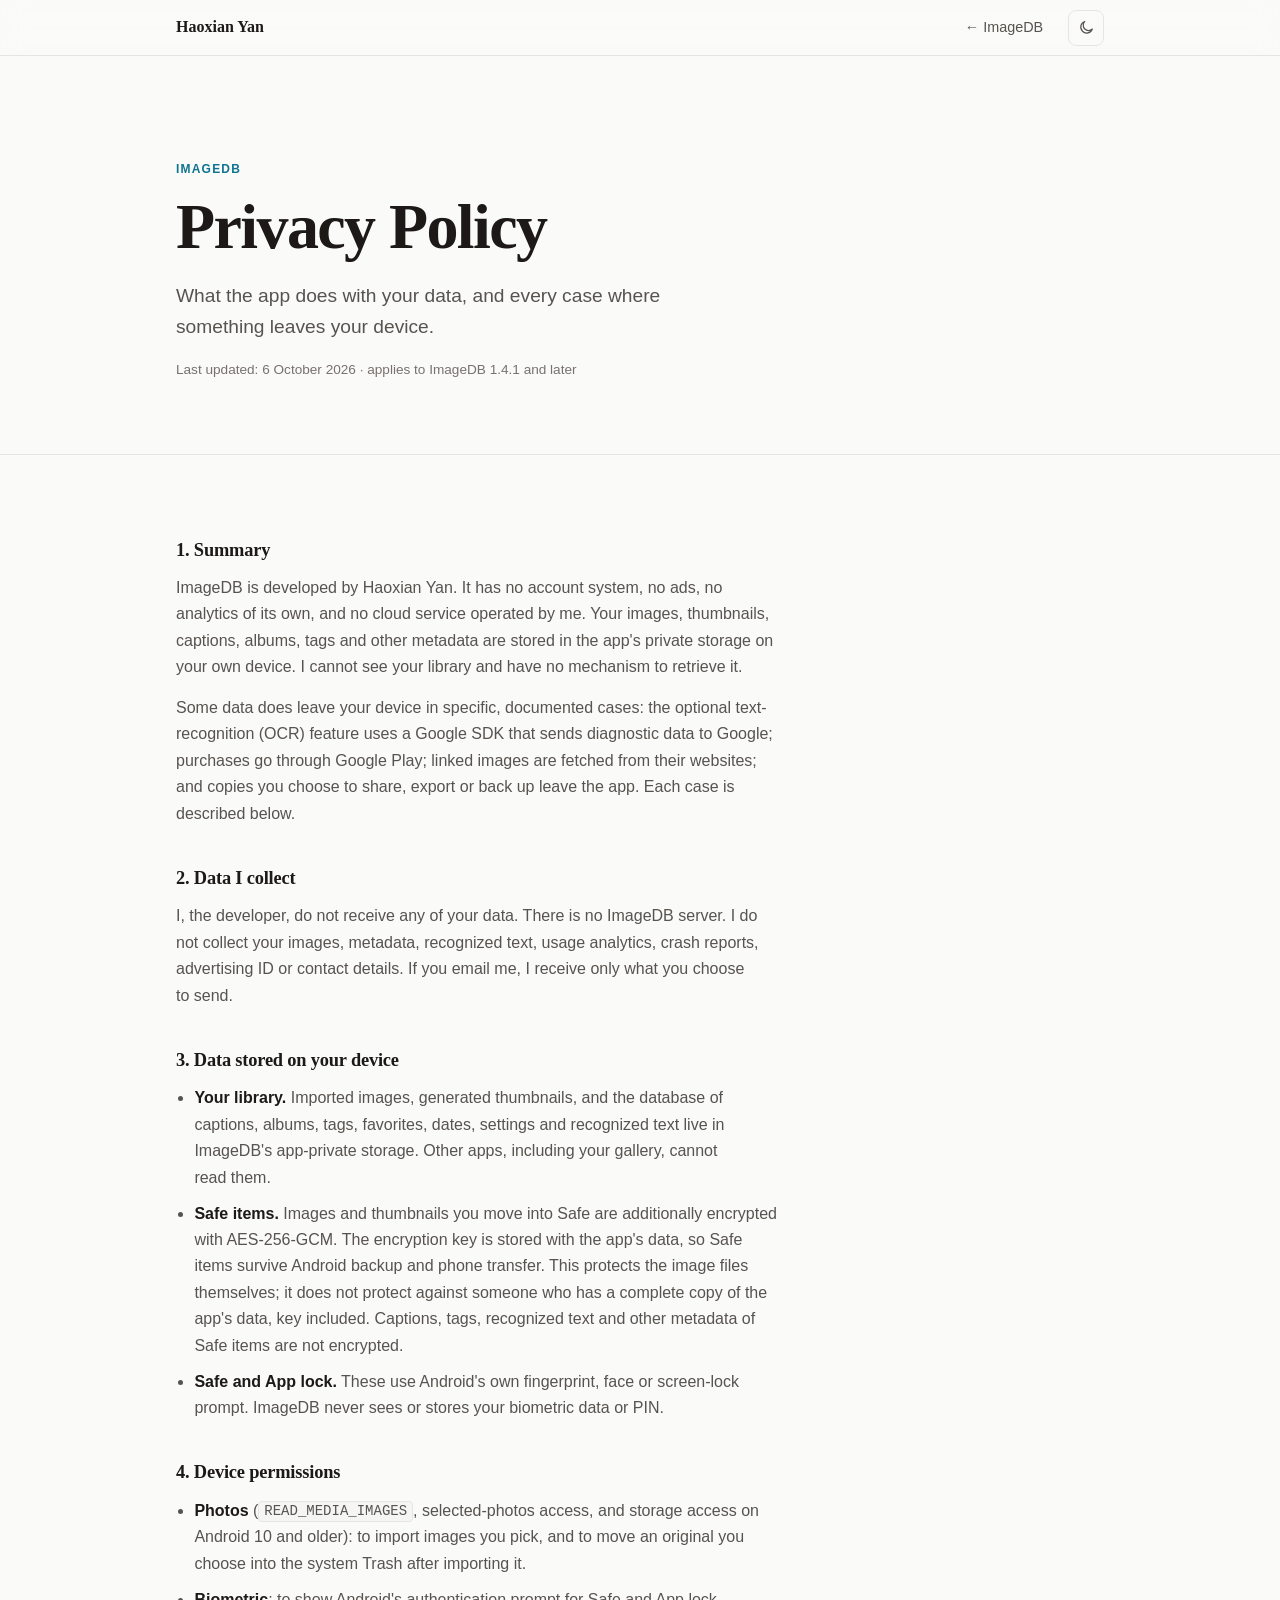
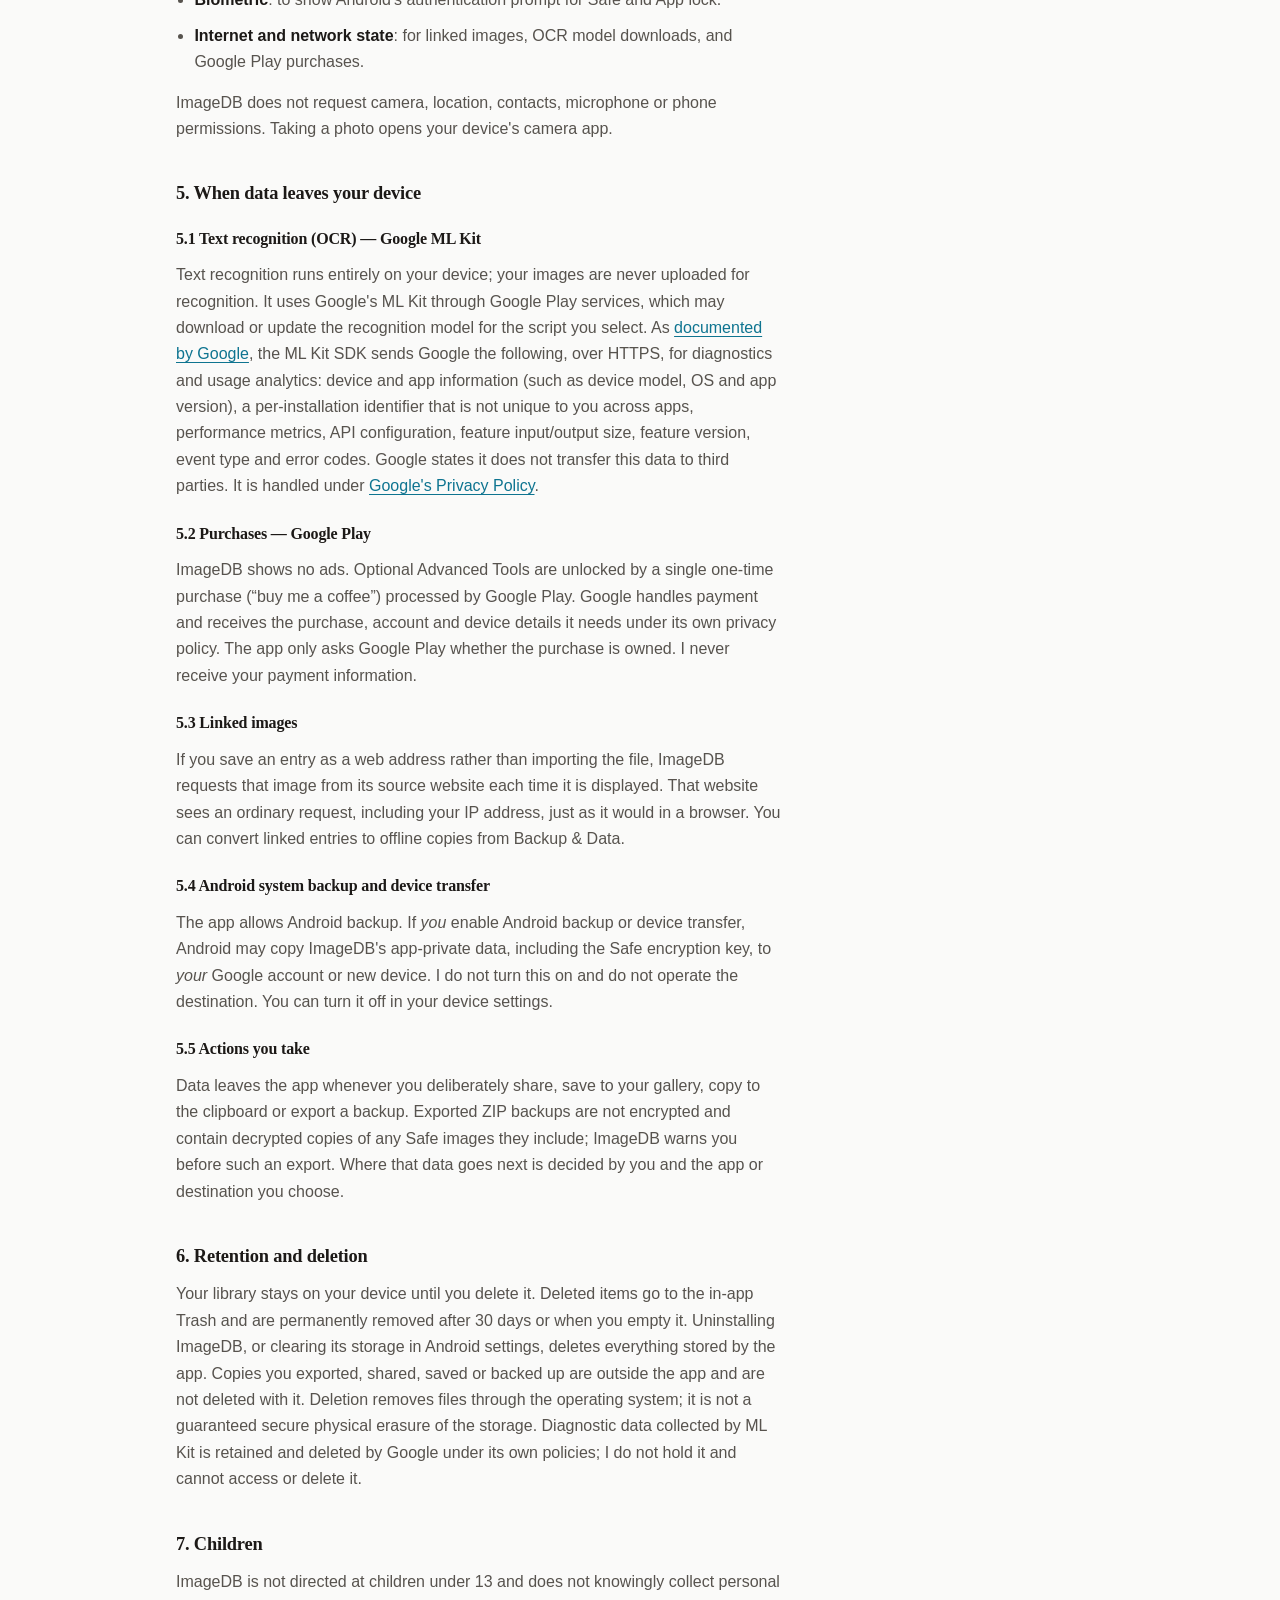
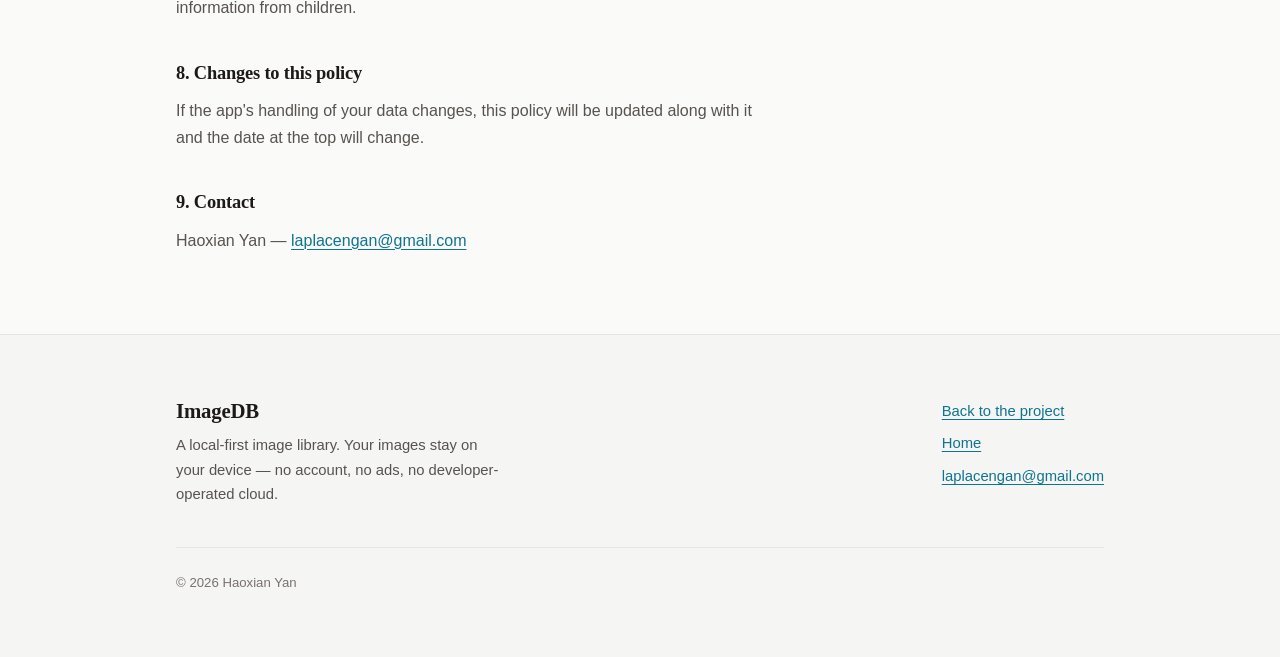
==== privacy/imagedb/index.html @ 16e9f05a "Privacy: one folder per app so each policy has a direct address /privacy/imagedb/, /privacy/memora/ " ====
<!DOCTYPE html>
<html lang="en">

<head>
    <meta charset="UTF-8">
    <meta name="viewport" content="width=device-width, initial-scale=1">
    <title>ImageDB — Privacy Policy</title>
    <meta name="description" content="Privacy policy for ImageDB, a local-first image library for Android. No account, no ads, no developer-operated cloud — with every case where data leaves your device documented.">
    <meta name="theme-color" content="#fafaf9">
    <meta name="robots" content="index, follow">
    <link rel="canonical" href="https://rustcoleone.github.io/privacy/imagedb/">

    <link rel="icon" href="data:image/svg+xml,<svg xmlns='http://www.w3.org/2000/svg' viewBox='0 0 32 32'><rect width='32' height='32' rx='7' fill='%230e7490'/><path d='M5 21h5v-10h6v10h6v-10h5' stroke='white' stroke-width='2.6' fill='none' stroke-linecap='round' stroke-linejoin='round'/></svg>">
    <link rel="stylesheet" href="/styles.css">

    <script>
        (function () {
            try {
                var t = localStorage.getItem("theme");
                if (t === "light" || t === "dark") document.documentElement.dataset.theme = t;
            } catch (e) { }
        })();
    </script>
</head>

<body>
    <a class="skip" href="#main">Skip to content</a>

    <nav class="nav" aria-label="Primary">
        <div class="container">
            <a class="nav-brand" href="/index.html">Haoxian&nbsp;Yan</a>
            <ul class="nav-links">
                <li><a href="/index.html#imagedb">← ImageDB</a></li>
            </ul>
            <button class="theme-toggle" type="button" aria-label="Toggle dark mode" title="Toggle dark mode">
                <svg class="icon-sun" viewBox="0 0 24 24" aria-hidden="true">
                    <circle cx="12" cy="12" r="4.2" />
                    <path d="M12 2.5v2M12 19.5v2M2.5 12h2M19.5 12h2M5.1 5.1l1.4 1.4M17.5 17.5l1.4 1.4M18.9 5.1l-1.4 1.4M6.5 17.5l-1.4 1.4" />
                </svg>
                <svg class="icon-moon" viewBox="0 0 24 24" aria-hidden="true">
                    <path d="M20.5 14.3A8.5 8.5 0 1 1 9.7 3.5a7 7 0 0 0 10.8 10.8Z" />
                </svg>
            </button>
        </div>
    </nav>

    <header class="hero">
        <div class="container">
            <span class="eyebrow">ImageDB</span>
            <h1>Privacy Policy</h1>
            <p class="hero-role">What the app does with your data, and every case where something leaves your device.</p>
            <p class="updated" style="margin-top:1rem; color:var(--faint); font-size:0.85rem;">
                Last updated: <time datetime="2026-10-06">6 October 2026</time> · applies to ImageDB 1.4.1 and later
            </p>
        </div>
    </header>

    <main id="main">
        <section class="section">
            <div class="container">
                <article class="prose">

                    <h3 style="margin-top:0">1. Summary</h3>
                    <p>
                        ImageDB is developed by Haoxian Yan. It has no account system, no ads, no analytics of its own,
                        and no cloud service operated by me. Your images, thumbnails, captions, albums, tags and other
                        metadata are stored in the app's private storage on your own device. I cannot see your library
                        and have no mechanism to retrieve it.
                    </p>
                    <p>
                        Some data does leave your device in specific, documented cases: the optional text-recognition
                        (OCR) feature uses a Google SDK that sends diagnostic data to Google; purchases go through
                        Google Play; linked images are fetched from their websites; and copies you choose to share,
                        export or back up leave the app. Each case is described below.
                    </p>

                    <h3>2. Data I collect</h3>
                    <p>
                        I, the developer, do not receive any of your data. There is no ImageDB server. I do not collect
                        your images, metadata, recognized text, usage analytics, crash reports, advertising ID or contact
                        details. If you email me, I receive only what you choose to send.
                    </p>

                    <h3>3. Data stored on your device</h3>
                    <ul>
                        <li>
                            <strong>Your library.</strong> Imported images, generated thumbnails, and the database of
                            captions, albums, tags, favorites, dates, settings and recognized text live in ImageDB's
                            app-private storage. Other apps, including your gallery, cannot read them.
                        </li>
                        <li>
                            <strong>Safe items.</strong> Images and thumbnails you move into Safe are additionally
                            encrypted with AES-256-GCM. The encryption key is stored with the app's data, so Safe items
                            survive Android backup and phone transfer. This protects the image files themselves; it
                            does not protect against someone who has a complete copy of the app's data, key included.
                            Captions, tags, recognized text and other metadata of Safe items are not encrypted.
                        </li>
                        <li>
                            <strong>Safe and App lock.</strong> These use Android's own fingerprint, face or screen-lock
                            prompt. ImageDB never sees or stores your biometric data or PIN.
                        </li>
                    </ul>

                    <h3>4. Device permissions</h3>
                    <ul>
                        <li><strong>Photos</strong> (<code>READ_MEDIA_IMAGES</code>, selected-photos access, and storage access on Android 10 and older): to import images you pick, and to move an original you choose into the system Trash after importing it.</li>
                        <li><strong>Biometric</strong>: to show Android's authentication prompt for Safe and App lock.</li>
                        <li><strong>Internet and network state</strong>: for linked images, OCR model downloads, and Google Play purchases.</li>
                    </ul>
                    <p>
                        ImageDB does not request camera, location, contacts, microphone or phone permissions. Taking a
                        photo opens your device's camera app.
                    </p>

                    <h3>5. When data leaves your device</h3>

                    <h4 style="margin-top:1.5rem; font-size:1rem;">5.1 Text recognition (OCR) — Google ML Kit</h4>
                    <p>
                        Text recognition runs entirely on your device; your images are never uploaded for recognition.
                        It uses Google's ML Kit through Google Play services, which may download or update the
                        recognition model for the script you select. As
                        <a href="https://developers.google.com/ml-kit/android-data-disclosure" target="_blank" rel="noopener">documented by Google</a>,
                        the ML Kit SDK sends Google the following, over HTTPS, for diagnostics and usage analytics:
                        device and app information (such as device model, OS and app version), a per-installation
                        identifier that is not unique to you across apps, performance metrics, API configuration,
                        feature input/output size, feature version, event type and error codes. Google states it does
                        not transfer this data to third parties. It is handled under
                        <a href="https://policies.google.com/privacy" target="_blank" rel="noopener">Google's Privacy Policy</a>.
                    </p>

                    <h4 style="margin-top:1.5rem; font-size:1rem;">5.2 Purchases — Google Play</h4>
                    <p>
                        ImageDB shows no ads. Optional Advanced Tools are unlocked by a single one-time purchase
                        (“buy me a coffee”) processed by Google Play. Google handles payment and receives the purchase,
                        account and device details it needs under its own privacy policy. The app only asks Google Play
                        whether the purchase is owned. I never receive your payment information.
                    </p>

                    <h4 style="margin-top:1.5rem; font-size:1rem;">5.3 Linked images</h4>
                    <p>
                        If you save an entry as a web address rather than importing the file, ImageDB requests that
                        image from its source website each time it is displayed. That website sees an ordinary request,
                        including your IP address, just as it would in a browser. You can convert linked entries to
                        offline copies from Backup &amp; Data.
                    </p>

                    <h4 style="margin-top:1.5rem; font-size:1rem;">5.4 Android system backup and device transfer</h4>
                    <p>
                        The app allows Android backup. If <em>you</em> enable Android backup or device transfer, Android
                        may copy ImageDB's app-private data, including the Safe encryption key, to <em>your</em> Google
                        account or new device. I do not turn this on and do not operate the destination. You can turn it
                        off in your device settings.
                    </p>

                    <h4 style="margin-top:1.5rem; font-size:1rem;">5.5 Actions you take</h4>
                    <p>
                        Data leaves the app whenever you deliberately share, save to your gallery, copy to the clipboard
                        or export a backup. Exported ZIP backups are not encrypted and contain decrypted copies of any
                        Safe images they include; ImageDB warns you before such an export. Where that data goes next is
                        decided by you and the app or destination you choose.
                    </p>

                    <h3>6. Retention and deletion</h3>
                    <p>
                        Your library stays on your device until you delete it. Deleted items go to the in-app Trash and
                        are permanently removed after 30 days or when you empty it. Uninstalling ImageDB, or clearing its
                        storage in Android settings, deletes everything stored by the app. Copies you exported, shared,
                        saved or backed up are outside the app and are not deleted with it. Deletion removes files
                        through the operating system; it is not a guaranteed secure physical erasure of the storage.
                        Diagnostic data collected by ML Kit is retained and deleted by Google under its own policies; I
                        do not hold it and cannot access or delete it.
                    </p>

                    <h3>7. Children</h3>
                    <p>
                        ImageDB is not directed at children under 13 and does not knowingly collect personal information
                        from children.
                    </p>

                    <h3>8. Changes to this policy</h3>
                    <p>
                        If the app's handling of your data changes, this policy will be updated along with it and the
                        date at the top will change.
                    </p>

                    <h3>9. Contact</h3>
                    <p>
                        Haoxian Yan — <a href="mailto:laplacengan@gmail.com">laplacengan@gmail.com</a>
                    </p>

                </article>
            </div>
        </section>
    </main>

    <footer class="footer">
        <div class="container">
            <div class="footer-grid">
                <div>
                    <h2>ImageDB</h2>
                    <p>
                        A local-first image library. Your images stay on your device — no account, no ads, no
                        developer-operated cloud.
                    </p>
                </div>
                <ul class="footer-links">
                    <li><a href="/index.html#imagedb">Back to the project</a></li>
                    <li><a href="/index.html">Home</a></li>
                    <li><a href="mailto:laplacengan@gmail.com">laplacengan@gmail.com</a></li>
                </ul>
            </div>
            <div class="footer-base">
                <span>© <span id="year">2026</span> Haoxian Yan</span>
            </div>
        </div>
    </footer>

    <script src="/site.js" defer></script>
</body>

</html>
---- styles.css ----
/* ============================================================
   Haoxian Yan — personal site
   Plain CSS, no build step, no external requests.

   Theming uses light-dark() with color-scheme, so the entire
   palette is declared once. Switching themes only changes
   `color-scheme` on :root — no duplicated token blocks, and
   with JS disabled the site still follows the OS preference.
   ============================================================ */

/* ---------- Reset ---------- */

*,
*::before,
*::after {
    box-sizing: border-box;
}

* {
    margin: 0;
}

html {
    -webkit-text-size-adjust: 100%;
    scroll-behavior: smooth;
}

img,
svg {
    display: block;
    max-width: 100%;
}

button {
    font: inherit;
    color: inherit;
    background: none;
    border: none;
    cursor: pointer;
}

/* ---------- Tokens ---------- */

:root {
    color-scheme: light dark;

    --bg:            light-dark(#fafaf9, #0c0a09);
    --surface:       light-dark(#ffffff, #1c1917);
    --surface-sunk:  light-dark(#f5f5f4, #141110);
    --border:        light-dark(#e7e5e4, #2c2724);
    --border-strong: light-dark(#d6d3d1, #3b3532);

    --text:    light-dark(#1c1917, #eae7e4);
    --muted:   light-dark(#57534e, #a8a29e);
    --faint:   light-dark(#78716c, #948d87);

    --accent:      light-dark(#0e7490, #22d3ee);
    --accent-soft: light-dark(#ecfeff, #0d3f4a);
    --accent-line: light-dark(#67e8f9, #155e6e);

    --font-serif: "Iowan Old Style", "Palatino Linotype", Palatino, Georgia, "Times New Roman", serif;
    --font-sans: -apple-system, BlinkMacSystemFont, "Segoe UI", Roboto, "Helvetica Neue", Arial, sans-serif;
    --font-mono: ui-monospace, SFMono-Regular, "SF Mono", Menlo, Consolas, "Liberation Mono", monospace;

    --radius: 12px;
    --radius-sm: 8px;
    --container: 62rem;
    --nav-h: 3.5rem;

    --shadow: 0 1px 2px light-dark(rgb(28 25 23 / 0.05), rgb(0 0 0 / 0.3)),
              0 4px 16px light-dark(rgb(28 25 23 / 0.04), rgb(0 0 0 / 0.24));
}

:root[data-theme="light"] { color-scheme: light; }
:root[data-theme="dark"]  { color-scheme: dark; }

/* ---------- Base ---------- */

body {
    background: var(--bg);
    color: var(--text);
    font-family: var(--font-sans);
    font-size: 1rem;
    line-height: 1.65;
    -webkit-font-smoothing: antialiased;
    text-rendering: optimizeLegibility;
}

h1, h2, h3, h4 {
    font-family: var(--font-serif);
    font-weight: 600;
    line-height: 1.2;
    letter-spacing: -0.01em;
    text-wrap: balance;
}

p, li {
    text-wrap: pretty;
}

a {
    color: var(--accent);
    text-decoration-thickness: 1px;
    text-underline-offset: 0.2em;
}

a:hover {
    text-decoration-thickness: 2px;
}

code {
    font-family: var(--font-mono);
    font-size: 0.875em;
    background: var(--surface-sunk);
    border: 1px solid var(--border);
    border-radius: 4px;
    padding: 0.1em 0.35em;
}

:focus-visible {
    outline: 2px solid var(--accent);
    outline-offset: 3px;
    border-radius: 2px;
}

::selection {
    background: var(--accent);
    color: var(--bg);
}

/* ---------- Layout ---------- */

.container {
    width: 100%;
    max-width: var(--container);
    margin-inline: auto;
    padding-inline: clamp(1.125rem, 5vw, 2rem);
}

.section {
    padding-block: clamp(3rem, 7vw, 5rem);
    scroll-margin-top: calc(var(--nav-h) + 1rem);
}

.section + .section {
    border-top: 1px solid var(--border);
}

.section-head {
    margin-bottom: 2.25rem;
}

.section-head h2 {
    font-size: clamp(1.6rem, 3.5vw, 2.1rem);
}

.section-head .lede {
    margin-top: 0.75rem;
    max-width: 60ch;
    color: var(--muted);
}

.eyebrow {
    display: block;
    margin-bottom: 0.6rem;
    font-family: var(--font-sans);
    font-size: 0.75rem;
    font-weight: 600;
    letter-spacing: 0.1em;
    text-transform: uppercase;
    color: var(--accent);
}

/* ---------- Skip link ---------- */

.skip {
    position: absolute;
    left: 0.75rem;
    top: -4rem;
    z-index: 100;
    background: var(--surface);
    color: var(--text);
    border: 1px solid var(--border-strong);
    border-radius: var(--radius-sm);
    padding: 0.6rem 1rem;
    text-decoration: none;
    transition: top 0.15s ease;
}

.skip:focus {
    top: 0.75rem;
}

/* ---------- Nav ---------- */

.nav {
    position: sticky;
    top: 0;
    z-index: 50;
    height: var(--nav-h);
    background: var(--bg);
    background: color-mix(in srgb, var(--bg) 82%, transparent);
    backdrop-filter: saturate(180%) blur(12px);
    -webkit-backdrop-filter: saturate(180%) blur(12px);
    border-bottom: 1px solid var(--border);
}

.nav .container {
    display: flex;
    align-items: center;
    gap: 0.5rem;
    height: 100%;
}

.nav-brand {
    font-family: var(--font-serif);
    font-size: 1rem;
    font-weight: 600;
    color: var(--text);
    text-decoration: none;
    margin-right: auto;
    white-space: nowrap;
}

.nav-links {
    display: flex;
    align-items: center;
    gap: 0.15rem;
    list-style: none;
    padding: 0;
    overflow-x: auto;
    scrollbar-width: none;
}

.nav-links::-webkit-scrollbar {
    display: none;
}

.nav-links a {
    display: block;
    padding: 0.4rem 0.7rem;
    border-radius: var(--radius-sm);
    font-size: 0.9rem;
    color: var(--muted);
    text-decoration: none;
    white-space: nowrap;
    transition: color 0.15s ease, background-color 0.15s ease;
}

.nav-links a:hover {
    color: var(--text);
    background: var(--surface-sunk);
}

.nav-links a[aria-current="true"] {
    color: var(--accent);
    background: var(--accent-soft);
}

/* Theme toggle: swap which glyph is visible based on resolved scheme. */
.theme-toggle {
    display: grid;
    place-items: center;
    flex: none;
    width: 2.25rem;
    height: 2.25rem;
    margin-left: 0.35rem;
    border: 1px solid var(--border);
    border-radius: var(--radius-sm);
    color: var(--muted);
    transition: color 0.15s ease, border-color 0.15s ease;
}

.theme-toggle:hover {
    color: var(--text);
    border-color: var(--border-strong);
}

.theme-toggle svg {
    width: 1.05rem;
    height: 1.05rem;
    grid-area: 1 / 1;
    stroke: currentColor;
    fill: none;
    stroke-width: 1.7;
    stroke-linecap: round;
    stroke-linejoin: round;
}

.theme-toggle .icon-sun   { display: none; }
.theme-toggle .icon-moon  { display: block; }

@media (prefers-color-scheme: dark) {
    :root:not([data-theme="light"]) .theme-toggle .icon-sun  { display: block; }
    :root:not([data-theme="light"]) .theme-toggle .icon-moon { display: none; }
}

:root[data-theme="dark"] .theme-toggle .icon-sun  { display: block; }
:root[data-theme="dark"] .theme-toggle .icon-moon { display: none; }

/* ---------- Hero ---------- */

.hero {
    padding-block: clamp(3.5rem, 9vw, 6.5rem) clamp(3rem, 6vw, 4.5rem);
    border-bottom: 1px solid var(--border);
}

.hero h1 {
    font-size: clamp(2.4rem, 7vw, 4rem);
    letter-spacing: -0.025em;
}

.hero .container {
    display: flow-root;
}

.hero-portrait {
    float: right;
    width: clamp(10rem, 24vw, 16rem);
    height: auto;
    margin: 0 0 1.5rem 2rem;
    border-radius: var(--radius);
    border: 1px solid var(--border);
}

/* ---------- Photography ---------- */

.photo-grid {
    display: grid;
    grid-template-columns: repeat(auto-fit, minmax(min(100%, 15rem), 1fr));
    gap: 1.75rem 1.25rem;
}

.photo-grid figure {
    min-width: 0;
}

.photo-grid img,
.research-photo img,
.collaborator-photo img {
    width: 100%;
    height: auto;
    border: 1px solid var(--border);
    border-radius: var(--radius);
}

figcaption {
    margin-top: 0.65rem;
    font-size: 0.875rem;
    color: var(--muted);
}

.research-photo {
    max-width: 44rem;
    margin-top: 1.75rem;
}

.collaborator-photo {
    max-width: 26rem;
    margin-top: 1.25rem;
}

@media (max-width: 40rem) {
    .hero-portrait {
        float: none;
        width: 11rem;
        margin: 0 0 1.5rem;
    }
}

.hero-role {
    margin-top: 0.85rem;
    font-size: clamp(1.05rem, 2.2vw, 1.2rem);
    color: var(--muted);
    max-width: 46ch;
}

.hero-bio {
    margin-top: 1.5rem;
    max-width: 58ch;
}

.hero-meta {
    display: flex;
    flex-wrap: wrap;
    gap: 0.5rem 1.25rem;
    margin-top: 1.75rem;
    padding-top: 1.5rem;
    border-top: 1px solid var(--border);
    font-size: 0.875rem;
    color: var(--faint);
}

.hero-meta > * {
    display: flex;
    align-items: center;
    gap: 0.45rem;
}

.hero-actions {
    display: flex;
    flex-wrap: wrap;
    gap: 0.7rem;
    margin-top: 1.75rem;
}

.btn {
    display: inline-flex;
    align-items: center;
    gap: 0.45rem;
    padding: 0.6rem 1.1rem;
    border-radius: var(--radius-sm);
    border: 1px solid var(--border-strong);
    font-size: 0.9rem;
    font-weight: 500;
    color: var(--text);
    text-decoration: none;
    transition: border-color 0.15s ease, background-color 0.15s ease, transform 0.15s ease;
}

.btn:hover {
    background: var(--surface-sunk);
    border-color: var(--faint);
}

.btn:active {
    transform: translateY(1px);
}

.btn-primary {
    background: var(--accent);
    border-color: var(--accent);
    color: light-dark(#ffffff, #06181d);
}

.btn-primary:hover {
    background: color-mix(in srgb, var(--accent) 88%, var(--text));
    border-color: transparent;
}

/* ---------- Cards ---------- */

.card {
    background: var(--surface);
    border: 1px solid var(--border);
    border-radius: var(--radius);
    padding: clamp(1.35rem, 3.5vw, 2rem);
    box-shadow: var(--shadow);
}

.card + .card {
    margin-top: 1.25rem;
}

.card-head {
    display: flex;
    flex-wrap: wrap;
    align-items: baseline;
    gap: 0.5rem 1rem;
}

.card-head h3 {
    font-size: 1.4rem;
}

.card-sub {
    margin-top: 0.4rem;
    font-size: 0.875rem;
    color: var(--faint);
}

.card-lede {
    margin-top: 1rem;
    max-width: 70ch;
}

/* ---------- Paper ---------- */

.paper {
    border-left: 3px solid var(--accent);
    background: var(--surface);
    border-radius: 0 var(--radius) var(--radius) 0;
    padding: clamp(1.25rem, 3vw, 1.75rem);
    margin-block: 1.75rem;
}

.paper-title {
    font-size: 1.2rem;
    line-height: 1.35;
}

.paper-authors {
    margin-top: 0.6rem;
    color: var(--muted);
    font-size: 0.95rem;
}

.paper-authors .me {
    color: var(--text);
    font-weight: 600;
    border-bottom: 2px solid var(--accent-line);
}

.paper-note {
    margin-top: 0.9rem;
    font-size: 0.85rem;
    color: var(--faint);
}

/* ---------- Pills & tags ---------- */

.pills {
    display: flex;
    flex-wrap: wrap;
    gap: 0.4rem;
    margin-top: 0.9rem;
    list-style: none;
    padding: 0;
}

.pill {
    display: inline-block;
    max-width: 100%;
    padding: 0.2rem 0.6rem;
    border-radius: 999px;
    border: 1px solid var(--border-strong);
    background: var(--surface-sunk);
    font-size: 0.75rem;
    color: var(--muted);
    /* Deliberately not nowrap: a long venue name would otherwise
       force horizontal page scroll on narrow screens. */
}

.pill-accent {
    border-color: var(--accent-line);
    background: var(--accent-soft);
    color: var(--accent);
}

/* ---------- Link lists ---------- */

.linklist {
    list-style: none;
    padding: 0;
    margin-top: 1.25rem;
    border-top: 1px solid var(--border);
}

.linklist li {
    border-bottom: 1px solid var(--border);
}

.linklist a {
    display: flex;
    flex-wrap: wrap;
    align-items: baseline;
    gap: 0.25rem 0.75rem;
    padding: 0.75rem 0.25rem;
    text-decoration: none;
    color: var(--text);
    transition: padding-left 0.15s ease, color 0.15s ease;
}

.linklist a:hover {
    color: var(--accent);
    padding-left: 0.6rem;
}

.linklist a::after {
    content: "→";
    margin-left: auto;
    color: var(--faint);
    transition: transform 0.15s ease, color 0.15s ease;
}

.linklist a:hover::after {
    color: var(--accent);
    transform: translateX(3px);
}

.linklist .note {
    font-size: 0.85rem;
    color: var(--faint);
    font-weight: 400;
}

.linklist a > span:first-child {
    font-weight: 500;
}

/* ---------- Callout / disclosure ---------- */

.callout {
    margin-top: 1.75rem;
    padding: clamp(1.1rem, 3vw, 1.5rem);
    background: var(--accent-soft);
    border: 1px solid var(--accent-line);
    border-radius: var(--radius);
}

.callout h4 {
    font-size: 1.05rem;
    display: flex;
    align-items: center;
    gap: 0.5rem;
}

.callout h4::before {
    content: "";
    width: 0.5rem;
    height: 0.5rem;
    border-radius: 50%;
    background: var(--accent);
    flex: none;
}

.callout p + p {
    margin-top: 0.85rem;
}

.callout > p:first-of-type {
    margin-top: 0.85rem;
}

/* ---------- Details / accordions ---------- */

.accordions {
    margin-top: 1.5rem;
    border-top: 1px solid var(--border);
}

details {
    border-bottom: 1px solid var(--border);
}

summary {
    display: flex;
    align-items: center;
    gap: 0.75rem;
    padding: 0.85rem 0.25rem;
    cursor: pointer;
    font-size: 0.95rem;
    font-weight: 500;
    list-style: none;
    transition: color 0.15s ease;
}

summary::-webkit-details-marker {
    display: none;
}

summary:hover {
    color: var(--accent);
}

summary::after {
    content: "";
    margin-left: auto;
    width: 0.5rem;
    height: 0.5rem;
    border-right: 1.5px solid currentColor;
    border-bottom: 1.5px solid currentColor;
    transform: rotate(45deg) translate(-2px, -2px);
    transition: transform 0.2s ease;
    color: var(--faint);
    flex: none;
}

details[open] > summary::after {
    transform: rotate(-135deg) translate(-2px, -2px);
}

details[open] > summary {
    color: var(--accent);
}

.details-body {
    padding: 0.25rem 0.25rem 1.4rem;
    max-width: 72ch;
}

.details-body > * + * {
    margin-top: 0.9rem;
}

.details-body p {
    color: var(--muted);
}

.details-body strong {
    color: var(--text);
}

.details-body ul {
    padding-left: 1.1rem;
    color: var(--muted);
}

.details-body li + li {
    margin-top: 0.5rem;
}

/* ---------- Apps ---------- */

.jumpbar {
    display: flex;
    flex-wrap: wrap;
    gap: 0.5rem;
    margin-bottom: 2rem;
    list-style: none;
    padding: 0;
}

.jumpbar a {
    display: inline-block;
    padding: 0.35rem 0.8rem;
    border: 1px solid var(--border-strong);
    border-radius: 999px;
    font-size: 0.85rem;
    color: var(--muted);
    text-decoration: none;
    transition: all 0.15s ease;
}

.jumpbar a:hover {
    color: var(--accent);
    border-color: var(--accent);
    background: var(--accent-soft);
}

.app + .app {
    margin-top: 1.25rem;
}

.app {
    scroll-margin-top: calc(var(--nav-h) + 1rem);
}

.storeslot {
    display: inline-flex;
    align-items: center;
    gap: 0.5rem;
    margin-top: 1.5rem;
    padding: 0.55rem 0.95rem;
    border: 1px dashed var(--border-strong);
    border-radius: var(--radius-sm);
    font-size: 0.825rem;
    color: var(--faint);
}

.storeslot::before {
    content: "";
    width: 0.45rem;
    height: 0.45rem;
    border-radius: 50%;
    background: var(--faint);
    opacity: 0.6;
}

.privacy-link {
    display: inline-block;
    margin-top: 1.25rem;
    font-size: 0.9rem;
}

/* ---------- Next / plans grid ---------- */

.grid-2 {
    display: grid;
    grid-template-columns: repeat(auto-fit, minmax(min(100%, 16rem), 1fr));
    gap: 1rem;
}

.mini {
    background: var(--surface);
    border: 1px solid var(--border);
    border-radius: var(--radius);
    padding: 1.25rem;
}

.mini h3 {
    font-size: 1rem;
    font-family: var(--font-sans);
    font-weight: 600;
}

.mini p {
    margin-top: 0.5rem;
    font-size: 0.9rem;
    color: var(--muted);
}

/* ---------- Footer ---------- */

.footer {
    border-top: 1px solid var(--border);
    background: var(--surface-sunk);
    padding-block: clamp(2.5rem, 6vw, 4rem);
}

.footer-grid {
    display: flex;
    flex-wrap: wrap;
    gap: 2rem;
    justify-content: space-between;
    align-items: flex-start;
}

.footer h2 {
    font-size: 1.3rem;
}

.footer p {
    margin-top: 0.6rem;
    color: var(--muted);
    max-width: 44ch;
    font-size: 0.925rem;
}

.footer-links {
    list-style: none;
    padding: 0;
    display: flex;
    flex-direction: column;
    gap: 0.5rem;
    font-size: 0.925rem;
}

.footer-base {
    margin-top: 2.5rem;
    padding-top: 1.5rem;
    border-top: 1px solid var(--border);
    display: flex;
    flex-wrap: wrap;
    gap: 1rem;
    justify-content: space-between;
    font-size: 0.825rem;
    color: var(--faint);
}

/* ---------- Prose (privacy policy) ---------- */

.prose {
    max-width: 68ch;
}

.prose h2 {
    font-size: 1.75rem;
}

.prose h3 {
    font-size: 1.15rem;
    margin-top: 2.25rem;
    padding-top: 0.25rem;
}

.prose p {
    margin-top: 0.9rem;
    color: var(--muted);
}

.prose strong {
    color: var(--text);
}

.prose .updated {
    margin-top: 0.5rem;
    font-size: 0.85rem;
    color: var(--faint);
}

.prose ul {
    margin-top: 0.9rem;
    padding-left: 1.15rem;
    color: var(--muted);
}

.prose li + li {
    margin-top: 0.6rem;
}

/* ---------- Motion & print ---------- */

@media (prefers-reduced-motion: reduce) {
    html {
        scroll-behavior: auto;
    }

    *,
    *::before,
    *::after {
        animation-duration: 0.01ms !important;
        animation-iteration-count: 1 !important;
        transition-duration: 0.01ms !important;
    }
}

@media print {
    .nav,
    .skip,
    .theme-toggle,
    .jumpbar,
    .storeslot,
    .hero-actions {
        display: none !important;
    }

    body {
        background: #fff;
        color: #000;
    }

    .card,
    .paper,
    .callout {
        box-shadow: none;
        border: 1px solid #ccc;
        break-inside: avoid;
    }

    details {
        break-inside: avoid;
    }

    /* Expand every accordion so nothing is lost on paper. */
    .details-body {
        display: block !important;
    }

    a[href^="http"]::after {
        content: " (" attr(href) ")";
        font-size: 0.75em;
        color: #555;
        word-break: break-all;
    }
}
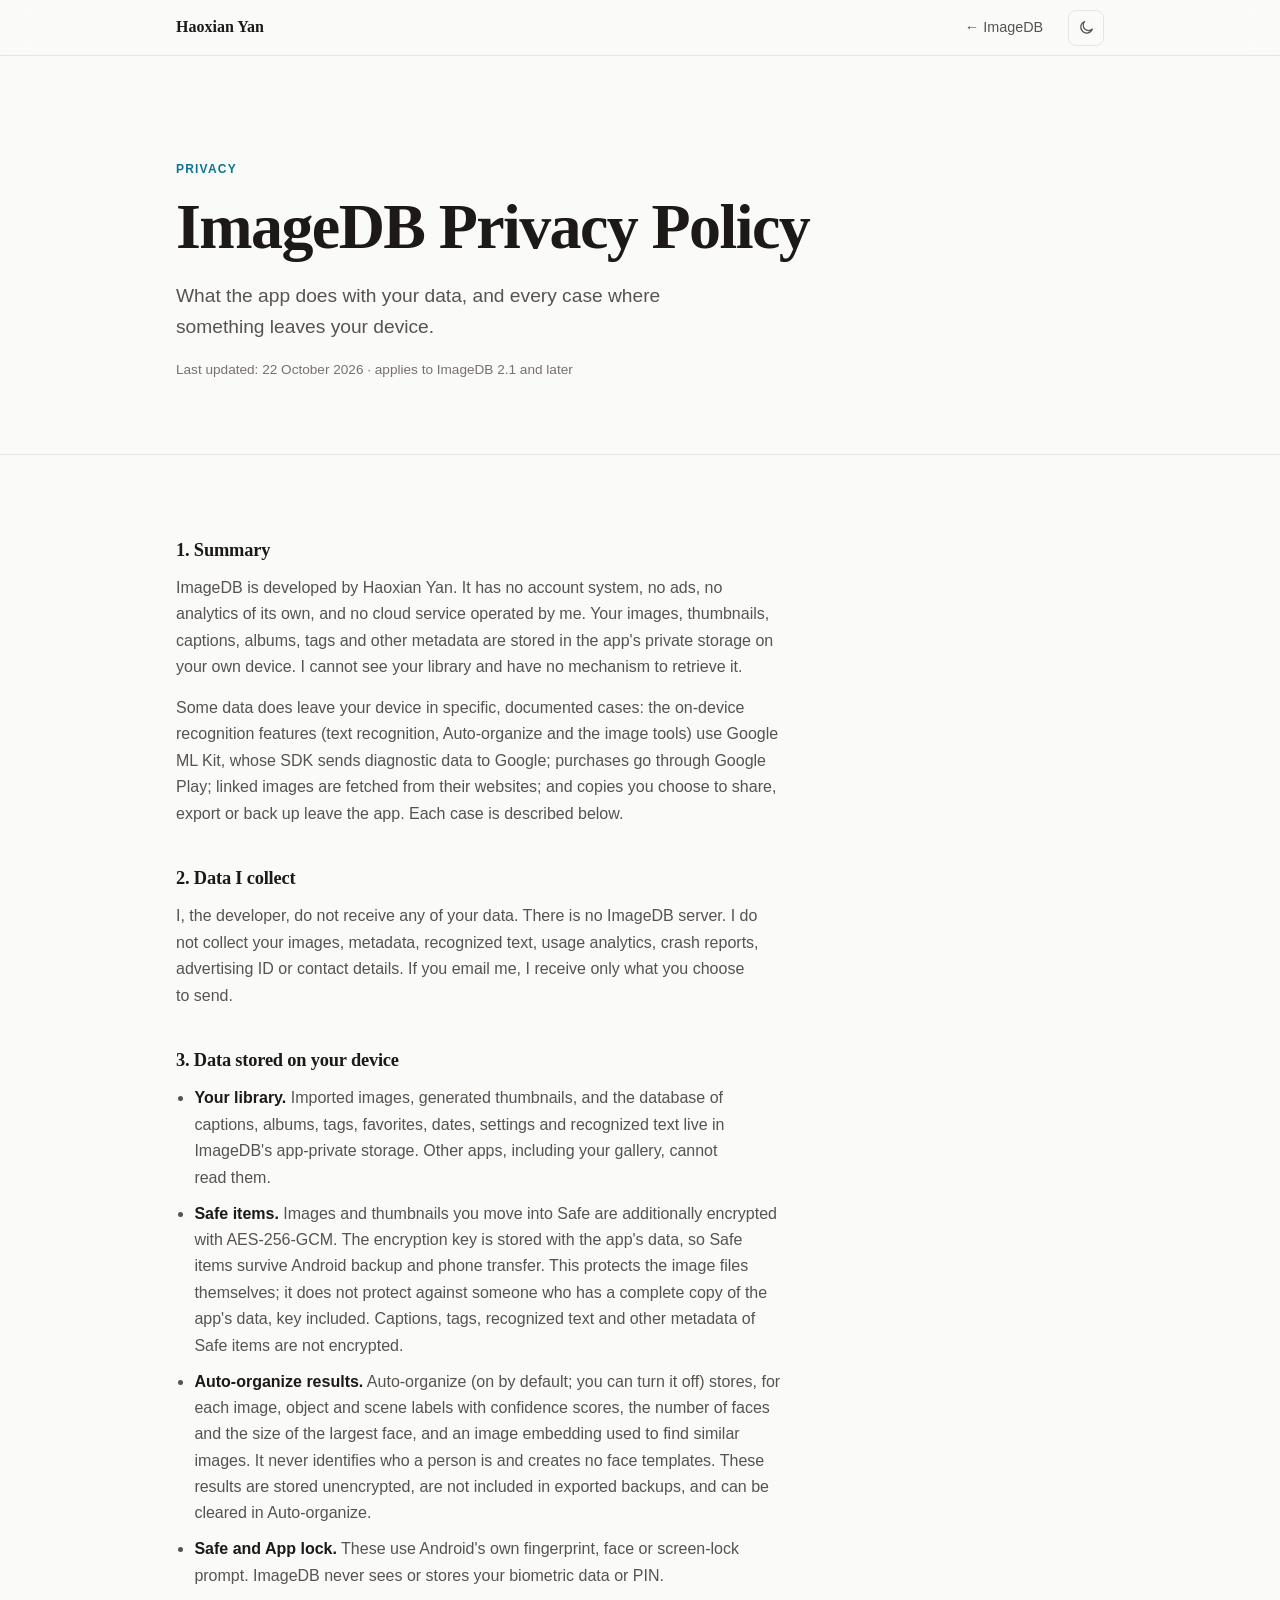
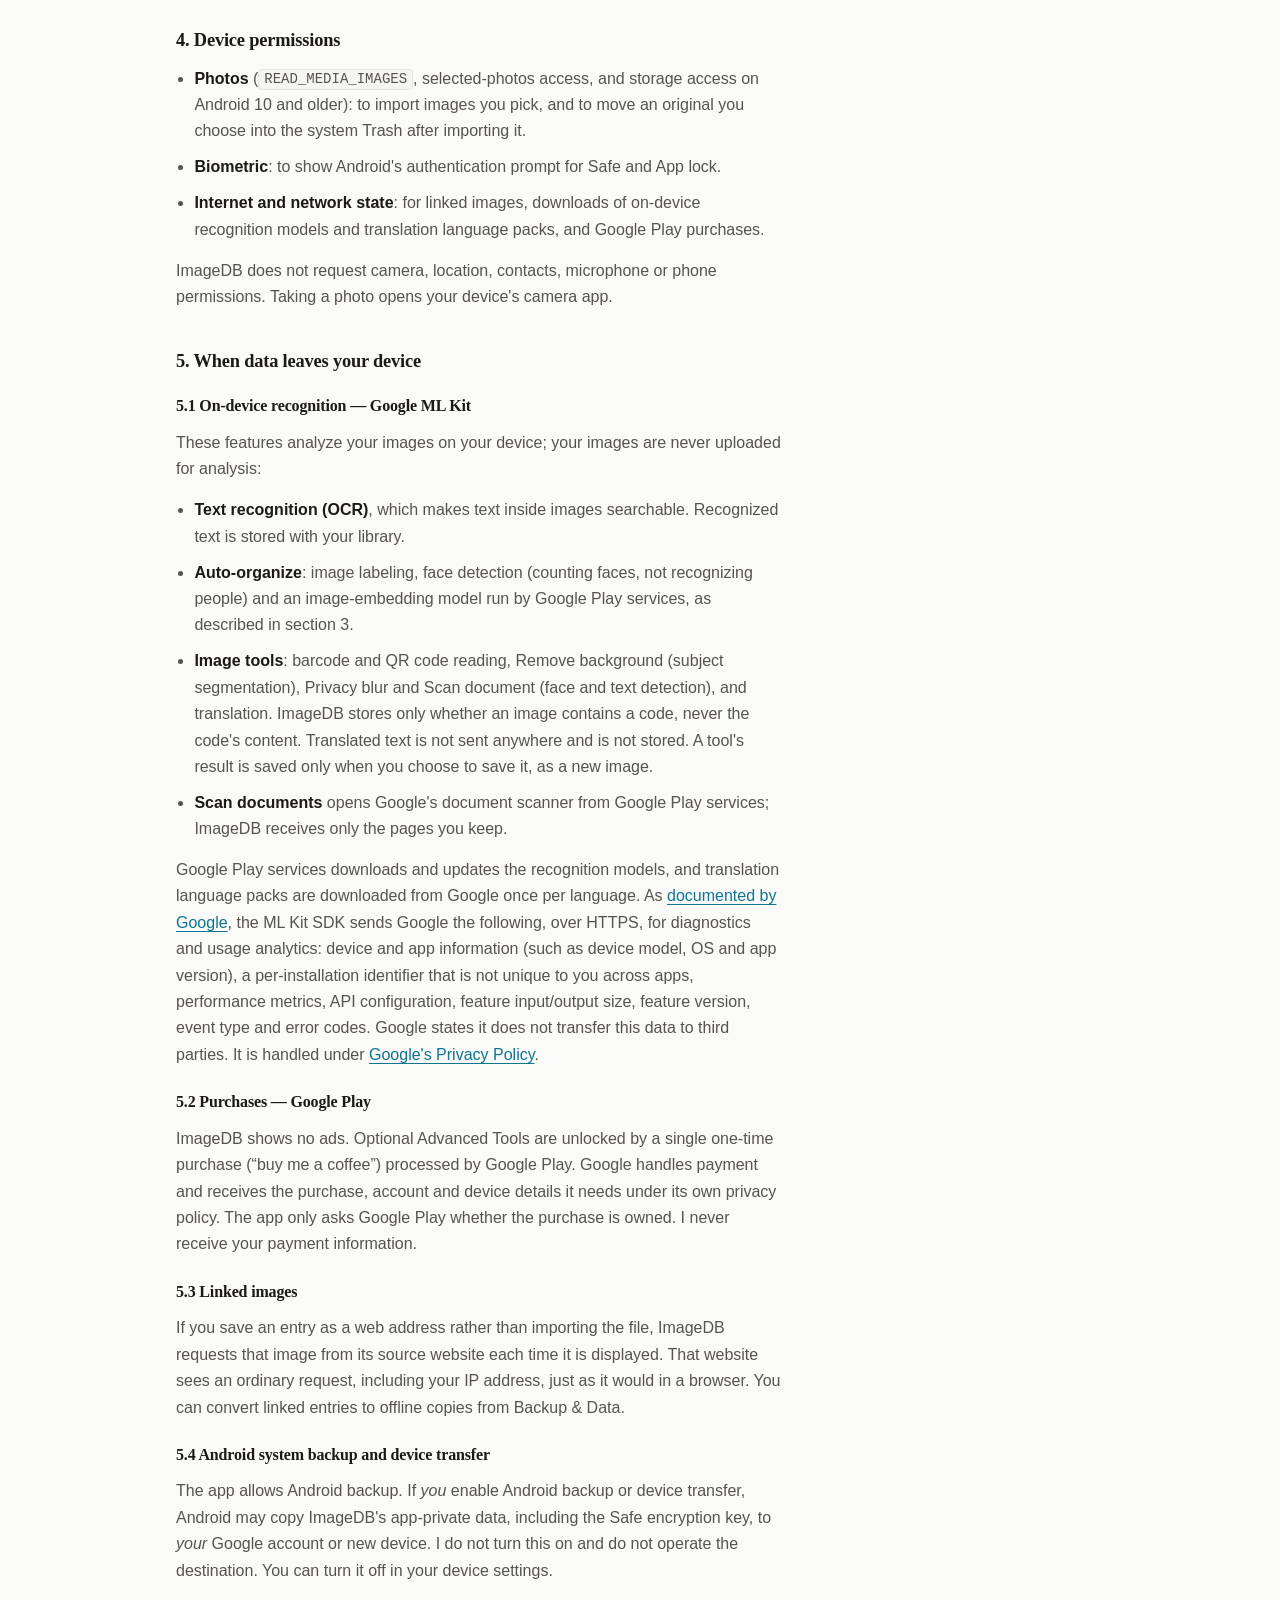
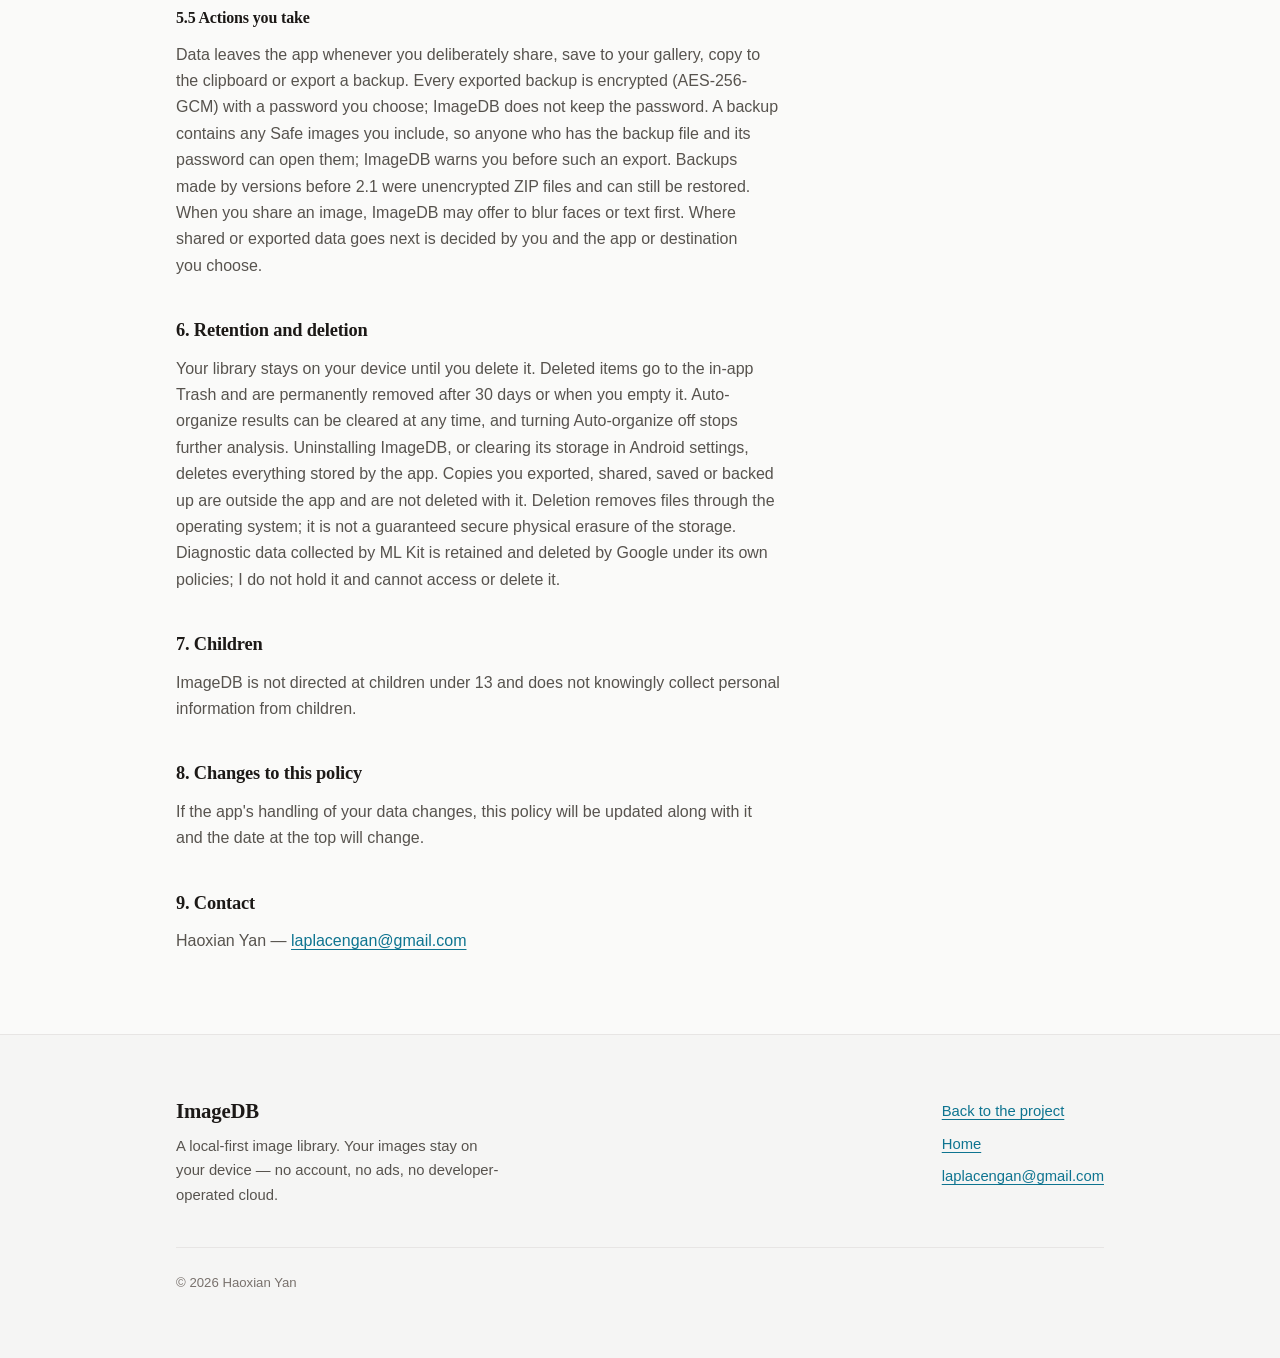
==== commit f1d8400c: "ImageDB privacy policy: cover 2.1 Auto-organize results, on-device image tools (barcodes, Remove bac" ====
--- a/privacy/imagedb/index.html
+++ b/privacy/imagedb/index.html
@@ -46,11 +46,11 @@
 
     <header class="hero">
         <div class="container">
-            <span class="eyebrow">ImageDB</span>
-            <h1>Privacy Policy</h1>
+            <span class="eyebrow">Privacy</span>
+            <h1>ImageDB Privacy Policy</h1>
             <p class="hero-role">What the app does with your data, and every case where something leaves your device.</p>
             <p class="updated" style="margin-top:1rem; color:var(--faint); font-size:0.85rem;">
-                Last updated: <time datetime="2026-10-06">6 October 2026</time> · applies to ImageDB 1.4.1 and later
+                Last updated: <time datetime="2026-10-22">22 October 2026</time> · applies to ImageDB 2.1 and later
             </p>
         </div>
     </header>
@@ -68,10 +68,11 @@
                         and have no mechanism to retrieve it.
                     </p>
                     <p>
-                        Some data does leave your device in specific, documented cases: the optional text-recognition
-                        (OCR) feature uses a Google SDK that sends diagnostic data to Google; purchases go through
-                        Google Play; linked images are fetched from their websites; and copies you choose to share,
-                        export or back up leave the app. Each case is described below.
+                        Some data does leave your device in specific, documented cases: the on-device recognition
+                        features (text recognition, Auto-organize and the image tools) use Google ML Kit, whose SDK
+                        sends diagnostic data to Google; purchases go through Google Play; linked images are fetched
+                        from their websites; and copies you choose to share, export or back up leave the app. Each case
+                        is described below.
                     </p>
 
                     <h3>2. Data I collect</h3>
@@ -96,6 +97,13 @@
                             Captions, tags, recognized text and other metadata of Safe items are not encrypted.
                         </li>
                         <li>
+                            <strong>Auto-organize results.</strong> Auto-organize (on by default; you can turn it off)
+                            stores, for each image, object and scene labels with confidence scores, the number of faces
+                            and the size of the largest face, and an image embedding used to find similar images. It
+                            never identifies who a person is and creates no face templates. These results are stored
+                            unencrypted, are not included in exported backups, and can be cleared in Auto-organize.
+                        </li>
+                        <li>
                             <strong>Safe and App lock.</strong> These use Android's own fingerprint, face or screen-lock
                             prompt. ImageDB never sees or stores your biometric data or PIN.
                         </li>
@@ -105,7 +113,7 @@
                     <ul>
                         <li><strong>Photos</strong> (<code>READ_MEDIA_IMAGES</code>, selected-photos access, and storage access on Android 10 and older): to import images you pick, and to move an original you choose into the system Trash after importing it.</li>
                         <li><strong>Biometric</strong>: to show Android's authentication prompt for Safe and App lock.</li>
-                        <li><strong>Internet and network state</strong>: for linked images, OCR model downloads, and Google Play purchases.</li>
+                        <li><strong>Internet and network state</strong>: for linked images, downloads of on-device recognition models and translation language packs, and Google Play purchases.</li>
                     </ul>
                     <p>
                         ImageDB does not request camera, location, contacts, microphone or phone permissions. Taking a
@@ -114,11 +122,20 @@
 
                     <h3>5. When data leaves your device</h3>
 
-                    <h4 style="margin-top:1.5rem; font-size:1rem;">5.1 Text recognition (OCR) — Google ML Kit</h4>
-                    <p>
-                        Text recognition runs entirely on your device; your images are never uploaded for recognition.
-                        It uses Google's ML Kit through Google Play services, which may download or update the
-                        recognition model for the script you select. As
+                    <h4 style="margin-top:1.5rem; font-size:1rem;">5.1 On-device recognition — Google ML Kit</h4>
+                    <p>
+                        These features analyze your images on your device; your images are never uploaded for
+                        analysis:
+                    </p>
+                    <ul>
+                        <li><strong>Text recognition (OCR)</strong>, which makes text inside images searchable. Recognized text is stored with your library.</li>
+                        <li><strong>Auto-organize</strong>: image labeling, face detection (counting faces, not recognizing people) and an image-embedding model run by Google Play services, as described in section 3.</li>
+                        <li><strong>Image tools</strong>: barcode and QR code reading, Remove background (subject segmentation), Privacy blur and Scan document (face and text detection), and translation. ImageDB stores only whether an image contains a code, never the code's content. Translated text is not sent anywhere and is not stored. A tool's result is saved only when you choose to save it, as a new image.</li>
+                        <li><strong>Scan documents</strong> opens Google's document scanner from Google Play services; ImageDB receives only the pages you keep.</li>
+                    </ul>
+                    <p>
+                        Google Play services downloads and updates the recognition models, and translation language
+                        packs are downloaded from Google once per language. As
                         <a href="https://developers.google.com/ml-kit/android-data-disclosure" target="_blank" rel="noopener">documented by Google</a>,
                         the ML Kit SDK sends Google the following, over HTTPS, for diagnostics and usage analytics:
                         device and app information (such as device model, OS and app version), a per-installation
@@ -155,15 +172,19 @@
                     <h4 style="margin-top:1.5rem; font-size:1rem;">5.5 Actions you take</h4>
                     <p>
                         Data leaves the app whenever you deliberately share, save to your gallery, copy to the clipboard
-                        or export a backup. Exported ZIP backups are not encrypted and contain decrypted copies of any
-                        Safe images they include; ImageDB warns you before such an export. Where that data goes next is
-                        decided by you and the app or destination you choose.
+                        or export a backup. Every exported backup is encrypted (AES-256-GCM) with a password you choose;
+                        ImageDB does not keep the password. A backup contains any Safe images you include, so anyone
+                        who has the backup file and its password can open them; ImageDB warns you before such an
+                        export. Backups made by versions before 2.1 were unencrypted ZIP files and can still be
+                        restored. When you share an image, ImageDB may offer to blur faces or text first. Where shared
+                        or exported data goes next is decided by you and the app or destination you choose.
                     </p>
 
                     <h3>6. Retention and deletion</h3>
                     <p>
                         Your library stays on your device until you delete it. Deleted items go to the in-app Trash and
-                        are permanently removed after 30 days or when you empty it. Uninstalling ImageDB, or clearing its
+                        are permanently removed after 30 days or when you empty it. Auto-organize results can be cleared
+                        at any time, and turning Auto-organize off stops further analysis. Uninstalling ImageDB, or clearing its
                         storage in Android settings, deletes everything stored by the app. Copies you exported, shared,
                         saved or backed up are outside the app and are not deleted with it. Deletion removes files
                         through the operating system; it is not a guaranteed secure physical erasure of the storage.
